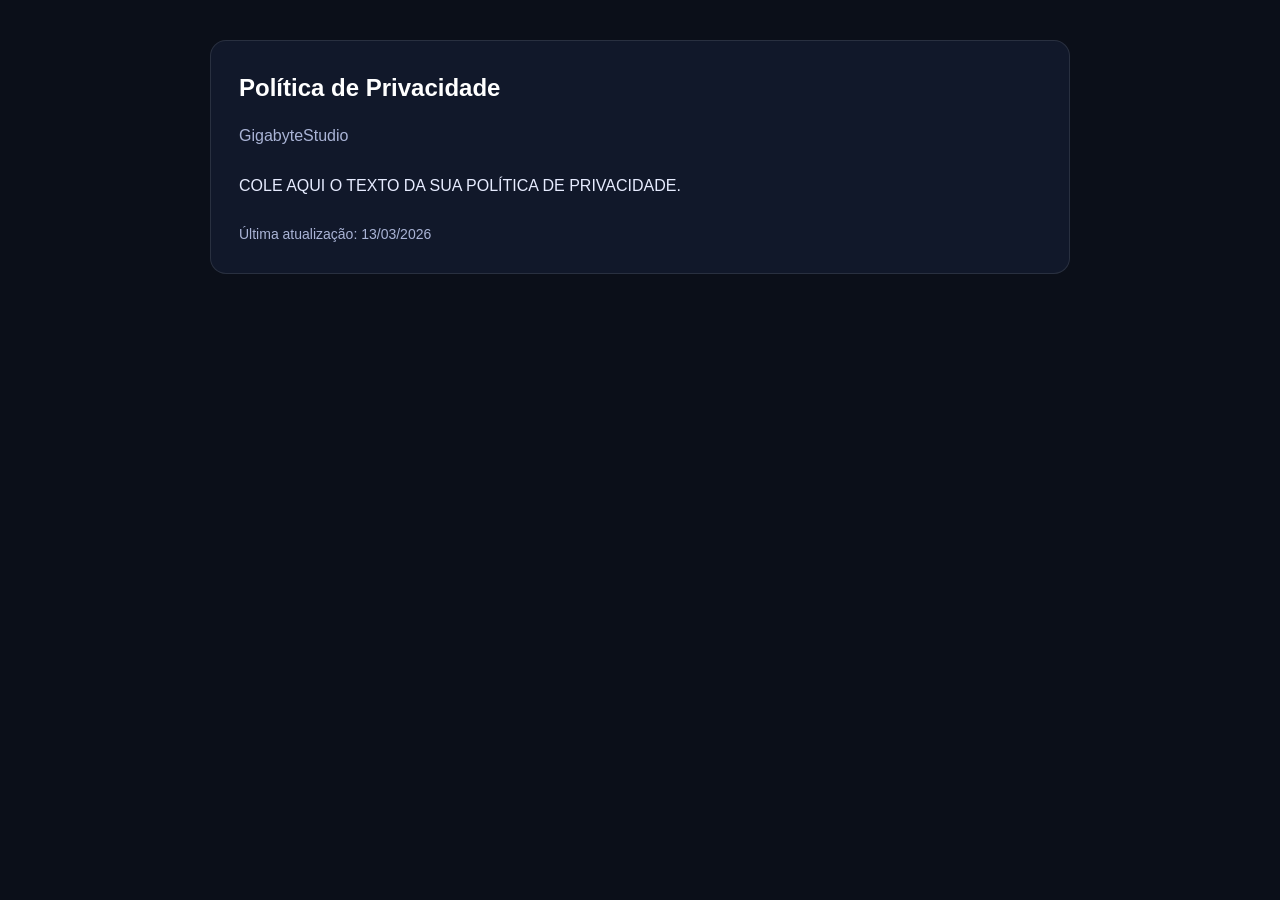
==== privacidade/index.html @ f4536079 "Add página de privacidade" ====
<!doctype html>
<html lang="pt-BR">
<head>
  <meta charset="utf-8" />
  <meta name="viewport" content="width=device-width,initial-scale=1" />
  <meta name="description" content="Política de Privacidade da GigabyteStudio" />
  <title>Política de Privacidade - GigabyteStudio</title>
  <style>
    :root{
      --bg:#0b0f19;
      --card:#11182a;
      --text:#e7ecff;
      --muted:#aab4d6;
      --line:rgba(255,255,255,.10);
      --brand:#6d8dff;
    }

    *{box-sizing:border-box}
    body{
      margin:0;
      font-family:Arial, Helvetica, sans-serif;
      background:var(--bg);
      color:var(--text);
      line-height:1.6;
    }

    .wrap{
      max-width:900px;
      margin:0 auto;
      padding:40px 20px;
    }

    .card{
      background:var(--card);
      border:1px solid var(--line);
      border-radius:16px;
      padding:28px;
    }

    h1,h2{
      margin-top:0;
    }

    h1{
      color:white;
      margin-bottom:8px;
    }

    .muted{
      color:var(--muted);
      margin-bottom:24px;
    }

    h2{
      margin-top:28px;
      color:var(--brand);
      font-size:20px;
    }

    p, li{
      color:var(--text);
    }

    ul{
      padding-left:20px;
    }

    .footer{
      margin-top:24px;
      font-size:14px;
      color:var(--muted);
    }
  </style>
</head>
<body>
  <main class="wrap">
    <section class="card">
      <h1>Política de Privacidade</h1>
      <p class="muted">GigabyteStudio</p>

      <p>
        COLE AQUI O TEXTO DA SUA POLÍTICA DE PRIVACIDADE.
      </p>

      <div class="footer">
        Última atualização: 13/03/2026
      </div>
    </section>
  </main>
</body>
</html>
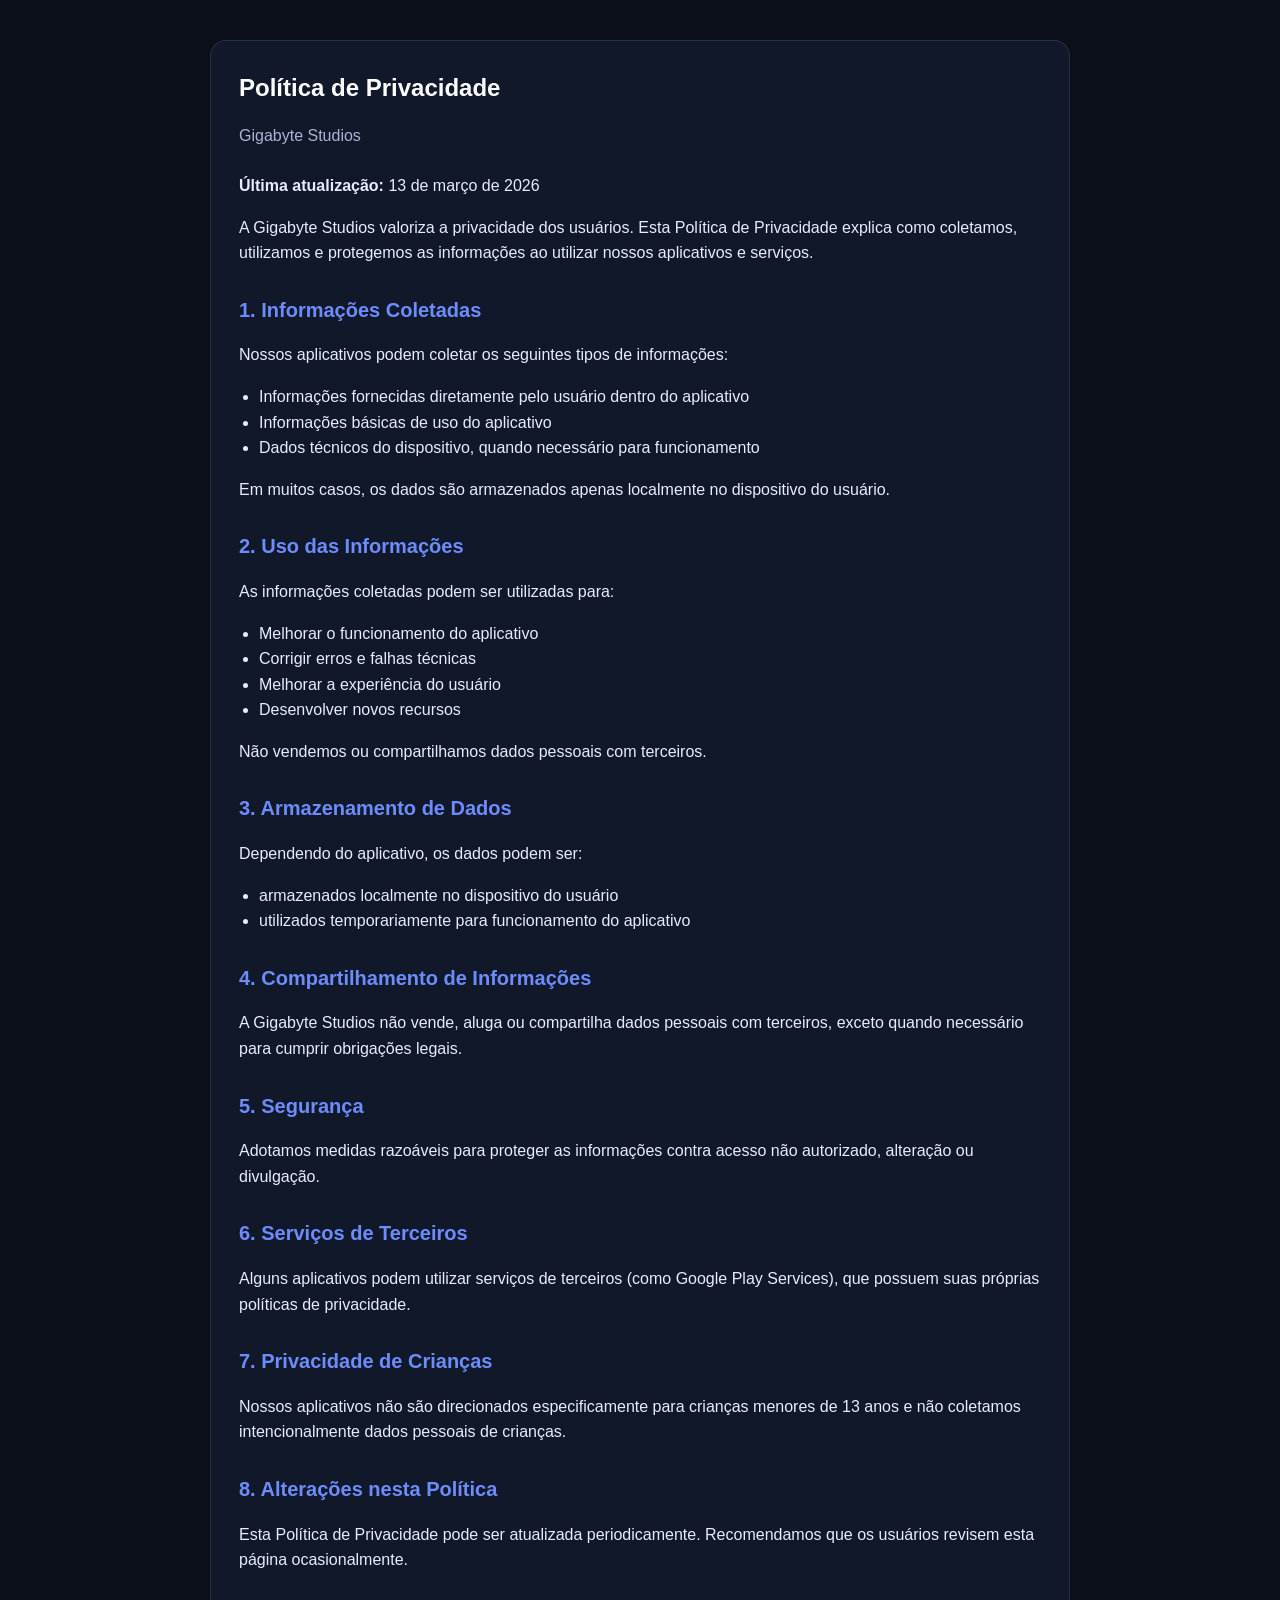
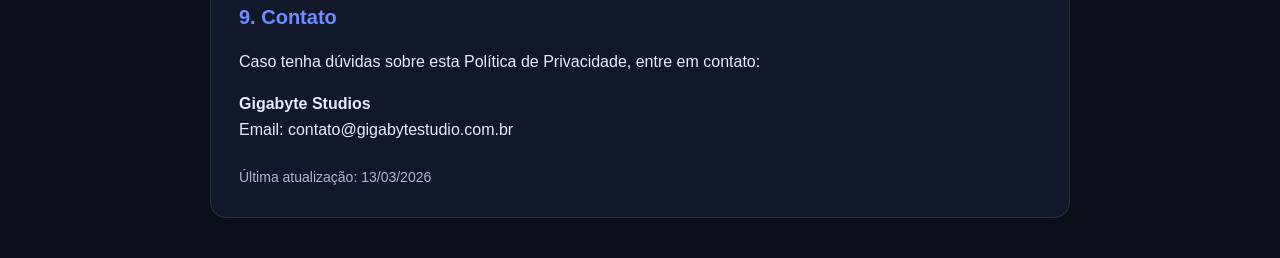
==== commit 8c5398b5: "Add infos na privacidade" ====
--- a/privacidade/index.html
+++ b/privacidade/index.html
@@ -1,85 +1,180 @@
 <!doctype html>
 <html lang="pt-BR">
+
 <head>
   <meta charset="utf-8" />
   <meta name="viewport" content="width=device-width,initial-scale=1" />
   <meta name="description" content="Política de Privacidade da GigabyteStudio" />
+  <meta name="robots" content="noindex">
   <title>Política de Privacidade - GigabyteStudio</title>
   <style>
-    :root{
-      --bg:#0b0f19;
-      --card:#11182a;
-      --text:#e7ecff;
-      --muted:#aab4d6;
-      --line:rgba(255,255,255,.10);
-      --brand:#6d8dff;
+    :root {
+      --bg: #0b0f19;
+      --card: #11182a;
+      --text: #e7ecff;
+      --muted: #aab4d6;
+      --line: rgba(255, 255, 255, .10);
+      --brand: #6d8dff;
     }
 
-    *{box-sizing:border-box}
-    body{
-      margin:0;
-      font-family:Arial, Helvetica, sans-serif;
-      background:var(--bg);
-      color:var(--text);
-      line-height:1.6;
+    * {
+      box-sizing: border-box
     }
 
-    .wrap{
-      max-width:900px;
-      margin:0 auto;
-      padding:40px 20px;
+    body {
+      margin: 0;
+      font-family: Arial, Helvetica, sans-serif;
+      background: var(--bg);
+      color: var(--text);
+      line-height: 1.6;
     }
 
-    .card{
-      background:var(--card);
-      border:1px solid var(--line);
-      border-radius:16px;
-      padding:28px;
+    .wrap {
+      max-width: 900px;
+      margin: 0 auto;
+      padding: 40px 20px;
     }
 
-    h1,h2{
-      margin-top:0;
+    .card {
+      background: var(--card);
+      border: 1px solid var(--line);
+      border-radius: 16px;
+      padding: 28px;
     }
 
-    h1{
-      color:white;
-      margin-bottom:8px;
+    h1,
+    h2 {
+      margin-top: 0;
     }
 
-    .muted{
-      color:var(--muted);
-      margin-bottom:24px;
+    h1 {
+      color: white;
+      margin-bottom: 8px;
     }
 
-    h2{
-      margin-top:28px;
-      color:var(--brand);
-      font-size:20px;
+    .muted {
+      color: var(--muted);
+      margin-bottom: 24px;
     }
 
-    p, li{
-      color:var(--text);
+    h2 {
+      margin-top: 28px;
+      color: var(--brand);
+      font-size: 20px;
     }
 
-    ul{
-      padding-left:20px;
+    p,
+    li {
+      color: var(--text);
     }
 
-    .footer{
-      margin-top:24px;
-      font-size:14px;
-      color:var(--muted);
+    ul {
+      padding-left: 20px;
+    }
+
+    .footer {
+      margin-top: 24px;
+      font-size: 14px;
+      color: var(--muted);
     }
   </style>
 </head>
+
 <body>
   <main class="wrap">
     <section class="card">
       <h1>Política de Privacidade</h1>
-      <p class="muted">GigabyteStudio</p>
+      <p class="muted">Gigabyte Studios</p>
+
+      <p><strong>Última atualização:</strong> 13 de março de 2026</p>
 
       <p>
-        COLE AQUI O TEXTO DA SUA POLÍTICA DE PRIVACIDADE.
+        A Gigabyte Studios valoriza a privacidade dos usuários. Esta Política de Privacidade explica
+        como coletamos, utilizamos e protegemos as informações ao utilizar nossos aplicativos e serviços.
+      </p>
+
+      <h2>1. Informações Coletadas</h2>
+
+      <p>Nossos aplicativos podem coletar os seguintes tipos de informações:</p>
+
+      <ul>
+        <li>Informações fornecidas diretamente pelo usuário dentro do aplicativo</li>
+        <li>Informações básicas de uso do aplicativo</li>
+        <li>Dados técnicos do dispositivo, quando necessário para funcionamento</li>
+      </ul>
+
+      <p>
+        Em muitos casos, os dados são armazenados apenas localmente no dispositivo do usuário.
+      </p>
+
+      <h2>2. Uso das Informações</h2>
+
+      <p>As informações coletadas podem ser utilizadas para:</p>
+
+      <ul>
+        <li>Melhorar o funcionamento do aplicativo</li>
+        <li>Corrigir erros e falhas técnicas</li>
+        <li>Melhorar a experiência do usuário</li>
+        <li>Desenvolver novos recursos</li>
+      </ul>
+
+      <p>
+        Não vendemos ou compartilhamos dados pessoais com terceiros.
+      </p>
+
+      <h2>3. Armazenamento de Dados</h2>
+
+      <p>Dependendo do aplicativo, os dados podem ser:</p>
+
+      <ul>
+        <li>armazenados localmente no dispositivo do usuário</li>
+        <li>utilizados temporariamente para funcionamento do aplicativo</li>
+      </ul>
+
+      <h2>4. Compartilhamento de Informações</h2>
+
+      <p>
+        A Gigabyte Studios não vende, aluga ou compartilha dados pessoais com terceiros,
+        exceto quando necessário para cumprir obrigações legais.
+      </p>
+
+      <h2>5. Segurança</h2>
+
+      <p>
+        Adotamos medidas razoáveis para proteger as informações contra acesso não autorizado,
+        alteração ou divulgação.
+      </p>
+
+      <h2>6. Serviços de Terceiros</h2>
+
+      <p>
+        Alguns aplicativos podem utilizar serviços de terceiros (como Google Play Services),
+        que possuem suas próprias políticas de privacidade.
+      </p>
+
+      <h2>7. Privacidade de Crianças</h2>
+
+      <p>
+        Nossos aplicativos não são direcionados especificamente para crianças menores de 13 anos
+        e não coletamos intencionalmente dados pessoais de crianças.
+      </p>
+
+      <h2>8. Alterações nesta Política</h2>
+
+      <p>
+        Esta Política de Privacidade pode ser atualizada periodicamente. Recomendamos que
+        os usuários revisem esta página ocasionalmente.
+      </p>
+
+      <h2>9. Contato</h2>
+
+      <p>
+        Caso tenha dúvidas sobre esta Política de Privacidade, entre em contato:
+      </p>
+
+      <p>
+        <strong>Gigabyte Studios</strong><br>
+        Email: contato@gigabytestudio.com.br
       </p>
 
       <div class="footer">
@@ -88,4 +183,5 @@
     </section>
   </main>
 </body>
+
 </html>
